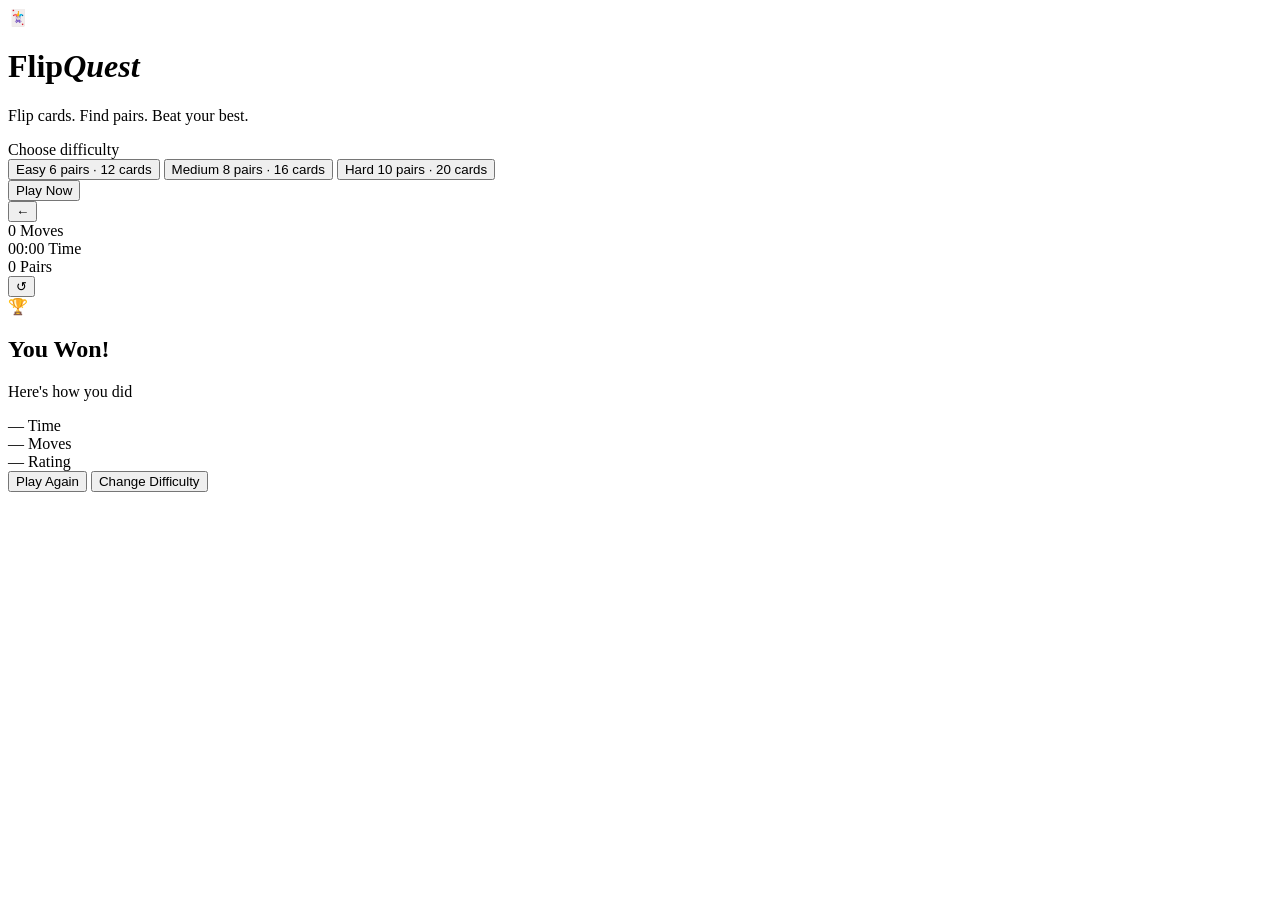
==== index.html @ 1f75da9d "Rename indexx.html to index.html" ====
<!DOCTYPE html>
<html lang="en">
<head>
  <meta charset="UTF-8" />
  <meta name="viewport" content="width=device-width, initial-scale=1.0"/>
  <title>FlipQuest — Memory Game</title>
  <link rel="preconnect" href="https://fonts.googleapis.com">
  <link href="https://fonts.googleapis.com/css2?family=Fraunces:ital,wght@0,400;0,700;0,900;1,400&family=Outfit:wght@300;400;500;600&display=swap" rel="stylesheet">
  <link rel="stylesheet" href="style.css" />
</head>
<body>

  <!-- START SCREEN -->
  <div class="screen" id="start-screen">
    <div class="hero-bg"></div>
    <div class="start-content">
      <div class="brand">
        <span class="brand-icon">🃏</span>
        <h1>Flip<em>Quest</em></h1>
      </div>
      <p class="tagline">Flip cards. Find pairs. Beat your best.</p>
      <div class="difficulty-label">Choose difficulty</div>
      <div class="diff-btns">
        <button class="diff-btn active" data-pairs="6">
          <span class="diff-name">Easy</span>
          <span class="diff-sub">6 pairs · 12 cards</span>
        </button>
        <button class="diff-btn" data-pairs="8">
          <span class="diff-name">Medium</span>
          <span class="diff-sub">8 pairs · 16 cards</span>
        </button>
        <button class="diff-btn" data-pairs="10">
          <span class="diff-name">Hard</span>
          <span class="diff-sub">10 pairs · 20 cards</span>
        </button>
      </div>
      <button class="btn-play" id="play-btn">Play Now</button>
    </div>
  </div>

  <!-- GAME SCREEN -->
  <div class="screen hidden" id="game-screen">
    <div class="game-topbar">
      <button class="icon-btn" id="back-btn" title="Quit">←</button>
      <div class="stats">
        <div class="stat">
          <span class="stat-val" id="moves-val">0</span>
          <span class="stat-lbl">Moves</span>
        </div>
        <div class="stat-divider"></div>
        <div class="stat">
          <span class="stat-val" id="timer-val">00:00</span>
          <span class="stat-lbl">Time</span>
        </div>
        <div class="stat-divider"></div>
        <div class="stat">
          <span class="stat-val" id="pairs-val">0</span>
          <span class="stat-lbl">Pairs</span>
        </div>
      </div>
      <button class="icon-btn" id="restart-btn" title="Restart">↺</button>
    </div>
    <div class="board-wrap">
      <div class="board" id="board"></div>
    </div>
  </div>

  <!-- RESULT SCREEN -->
  <div class="screen hidden" id="result-screen">
    <div class="result-wrap">
      <div class="confetti-area" id="confetti-area"></div>
      <div class="result-card">
        <div class="trophy" id="trophy">🏆</div>
        <h2 id="result-title">You Won!</h2>
        <p id="result-sub">Here's how you did</p>
        <div class="result-stats">
          <div class="rs-item">
            <span class="rs-num" id="r-time">—</span>
            <span class="rs-lbl">Time</span>
          </div>
          <div class="rs-item">
            <span class="rs-num" id="r-moves">—</span>
            <span class="rs-lbl">Moves</span>
          </div>
          <div class="rs-item">
            <span class="rs-num" id="r-rating">—</span>
            <span class="rs-lbl">Rating</span>
          </div>
        </div>
        <div class="result-actions">
          <button class="btn-play" id="play-again-btn">Play Again</button>
          <button class="btn-outline" id="change-diff-btn">Change Difficulty</button>
        </div>
      </div>
    </div>
  </div>

  <script src="scriptt.js"></script>
</body>
</html>
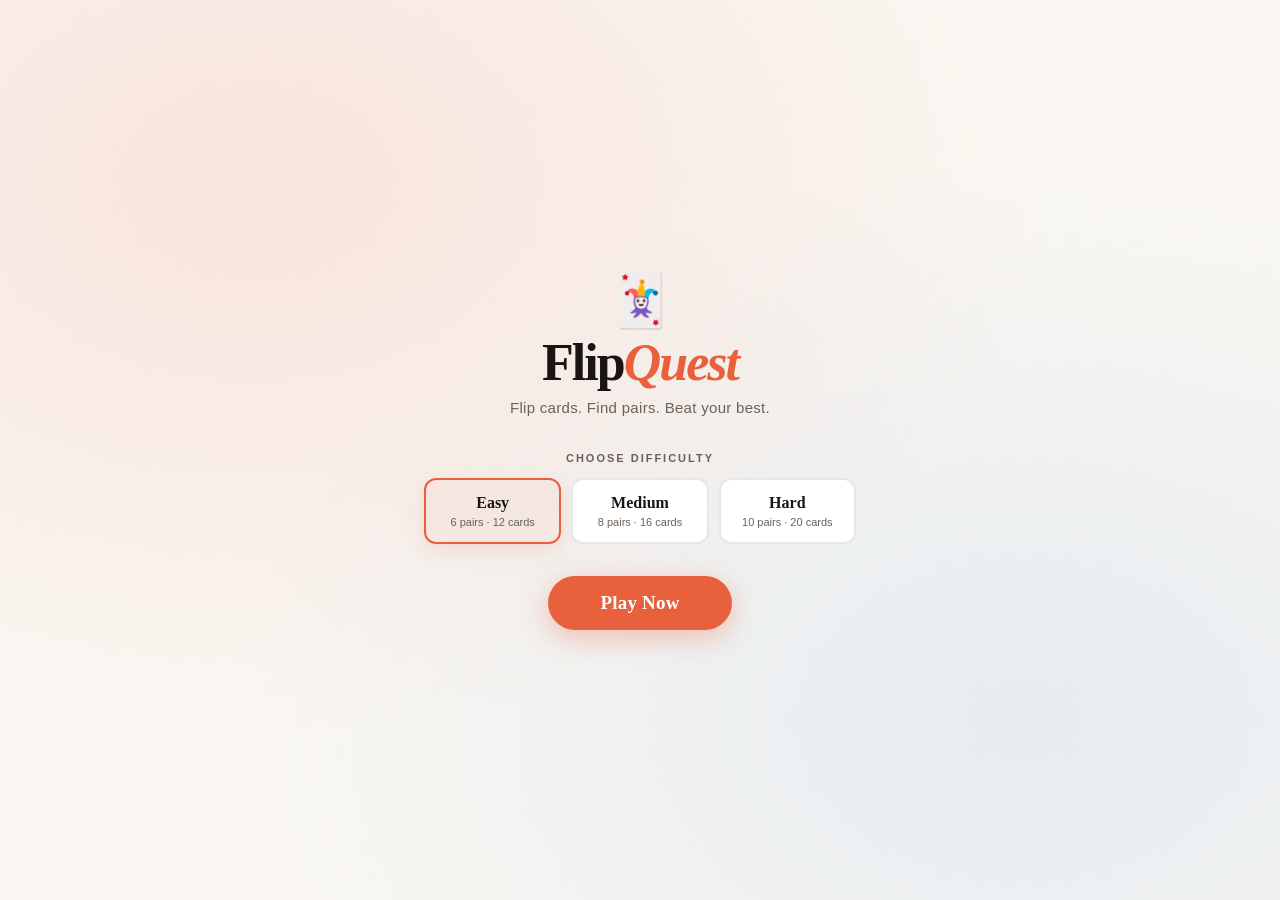
==== commit 9db4d59b: "Update index.html" ====
--- a/index.html
+++ b/index.html
@@ -9,7 +9,6 @@
   <link rel="stylesheet" href="style.css" />
 </head>
 <body>
-
   <!-- START SCREEN -->
   <div class="screen" id="start-screen">
     <div class="hero-bg"></div>
--- a/style.css
+++ b/style.css
@@ -0,0 +1,500 @@
+*, *::before, *::after { box-sizing: border-box; margin: 0; padding: 0; }
+
+:root {
+  --bg: #faf7f2;
+  --bg2: #f0ebe1;
+  --ink: #1a1512;
+  --ink2: #6b6057;
+  --card-back: #2b2018;
+  --card-face: #ffffff;
+  --accent: #e8603c;
+  --accent2: #3c8ce8;
+  --matched: #2ecc71;
+  --border: rgba(26,21,18,0.1);
+  --shadow: 0 4px 24px rgba(26,21,18,0.12);
+  --radius: 14px;
+}
+
+body {
+  font-family: 'Outfit', sans-serif;
+  background: var(--bg);
+  color: var(--ink);
+  min-height: 100vh;
+  display: flex;
+  align-items: center;
+  justify-content: center;
+}
+
+.screen { width: 100%; min-height: 100vh; }
+.hidden { display: none !important; }
+
+/* ── START SCREEN ── */
+#start-screen {
+  display: flex;
+  align-items: center;
+  justify-content: center;
+  position: relative;
+  overflow: hidden;
+}
+
+.hero-bg {
+  position: absolute;
+  inset: 0;
+  background:
+    radial-gradient(ellipse at 20% 20%, rgba(232,96,60,0.12) 0%, transparent 55%),
+    radial-gradient(ellipse at 80% 80%, rgba(60,140,232,0.1) 0%, transparent 55%);
+  pointer-events: none;
+}
+
+/* Decorative pattern */
+.hero-bg::before {
+  content: '';
+  position: absolute;
+  inset: 0;
+  background-image: radial-gradient(circle, rgba(26,21,18,0.06) 1px, transparent 1px);
+  background-size: 32px 32px;
+}
+
+.start-content {
+  position: relative;
+  z-index: 1;
+  text-align: center;
+  padding: 40px 24px;
+  max-width: 480px;
+  width: 100%;
+  animation: fadeUp 0.5s ease;
+}
+
+@keyframes fadeUp {
+  from { opacity: 0; transform: translateY(20px); }
+  to   { opacity: 1; transform: translateY(0); }
+}
+
+.brand { margin-bottom: 10px; }
+
+.brand-icon {
+  display: block;
+  font-size: 52px;
+  margin-bottom: 6px;
+  animation: wobble 3s ease-in-out infinite;
+}
+
+@keyframes wobble {
+  0%,100% { transform: rotate(-4deg); }
+  50%      { transform: rotate(4deg); }
+}
+
+h1 {
+  font-family: 'Fraunces', serif;
+  font-size: 52px;
+  font-weight: 900;
+  color: var(--ink);
+  line-height: 1;
+  letter-spacing: -2px;
+}
+
+h1 em {
+  font-style: italic;
+  color: var(--accent);
+}
+
+.tagline {
+  color: var(--ink2);
+  font-size: 15px;
+  margin-bottom: 36px;
+  font-weight: 300;
+  letter-spacing: 0.3px;
+}
+
+.difficulty-label {
+  font-size: 11px;
+  font-weight: 600;
+  text-transform: uppercase;
+  letter-spacing: 2px;
+  color: var(--ink2);
+  margin-bottom: 14px;
+}
+
+.diff-btns {
+  display: flex;
+  gap: 10px;
+  justify-content: center;
+  margin-bottom: 32px;
+}
+
+.diff-btn {
+  background: var(--card-face);
+  border: 2px solid var(--border);
+  border-radius: 12px;
+  padding: 14px 18px;
+  cursor: pointer;
+  display: flex;
+  flex-direction: column;
+  align-items: center;
+  gap: 4px;
+  transition: border-color 0.15s, transform 0.1s, box-shadow 0.15s;
+  flex: 1;
+}
+
+.diff-btn:hover {
+  border-color: var(--accent);
+  transform: translateY(-2px);
+  box-shadow: 0 6px 20px rgba(232,96,60,0.15);
+}
+
+.diff-btn.active {
+  border-color: var(--accent);
+  background: rgba(232,96,60,0.05);
+  box-shadow: 0 6px 20px rgba(232,96,60,0.15);
+}
+
+.diff-name {
+  font-family: 'Fraunces', serif;
+  font-size: 16px;
+  font-weight: 700;
+  color: var(--ink);
+}
+
+.diff-sub {
+  font-size: 11px;
+  color: var(--ink2);
+  white-space: nowrap;
+}
+
+.btn-play {
+  background: var(--accent);
+  color: #fff;
+  border: none;
+  border-radius: 50px;
+  padding: 16px 52px;
+  font-family: 'Fraunces', serif;
+  font-size: 19px;
+  font-weight: 700;
+  cursor: pointer;
+  transition: transform 0.15s, box-shadow 0.15s;
+  box-shadow: 0 8px 28px rgba(232,96,60,0.35);
+  letter-spacing: 0.2px;
+}
+
+.btn-play:hover { transform: translateY(-2px); box-shadow: 0 12px 32px rgba(232,96,60,0.45); }
+.btn-play:active { transform: scale(0.97); }
+
+/* ── GAME SCREEN ── */
+#game-screen {
+  display: flex;
+  flex-direction: column;
+  align-items: center;
+}
+
+.game-topbar {
+  width: 100%;
+  max-width: 720px;
+  padding: 20px 24px 0;
+  display: flex;
+  align-items: center;
+  justify-content: space-between;
+}
+
+.stats {
+  display: flex;
+  align-items: center;
+  gap: 0;
+  background: var(--card-face);
+  border: 1px solid var(--border);
+  border-radius: 50px;
+  padding: 10px 24px;
+  box-shadow: var(--shadow);
+}
+
+.stat {
+  display: flex;
+  flex-direction: column;
+  align-items: center;
+  padding: 0 16px;
+}
+
+.stat-val {
+  font-family: 'Fraunces', serif;
+  font-size: 20px;
+  font-weight: 700;
+  color: var(--ink);
+  line-height: 1;
+}
+
+.stat-lbl {
+  font-size: 10px;
+  color: var(--ink2);
+  text-transform: uppercase;
+  letter-spacing: 1px;
+  margin-top: 2px;
+}
+
+.stat-divider {
+  width: 1px;
+  height: 32px;
+  background: var(--border);
+}
+
+.icon-btn {
+  background: var(--card-face);
+  border: 1px solid var(--border);
+  border-radius: 50%;
+  width: 42px; height: 42px;
+  font-size: 18px;
+  cursor: pointer;
+  transition: background 0.15s, transform 0.1s;
+  display: flex; align-items: center; justify-content: center;
+  box-shadow: var(--shadow);
+  color: var(--ink);
+}
+
+.icon-btn:hover { background: var(--bg2); transform: scale(1.08); }
+
+.board-wrap {
+  flex: 1;
+  display: flex;
+  align-items: center;
+  justify-content: center;
+  padding: 24px;
+  width: 100%;
+}
+
+.board {
+  display: grid;
+  gap: 12px;
+  width: 100%;
+  max-width: 680px;
+}
+
+/* grid columns set by JS */
+
+/* ── CARD ── */
+.card {
+  aspect-ratio: 2/3;
+  cursor: pointer;
+  perspective: 800px;
+  animation: cardIn 0.4s ease both;
+}
+
+@keyframes cardIn {
+  from { opacity: 0; transform: scale(0.7) rotate(-5deg); }
+  to   { opacity: 1; transform: scale(1) rotate(0deg); }
+}
+
+.card-inner {
+  width: 100%; height: 100%;
+  position: relative;
+  transform-style: preserve-3d;
+  transition: transform 0.45s cubic-bezier(0.4, 0, 0.2, 1);
+  border-radius: var(--radius);
+}
+
+.card.flipped .card-inner { transform: rotateY(180deg); }
+.card.matched .card-inner { transform: rotateY(180deg); }
+
+.card-front, .card-back {
+  position: absolute;
+  inset: 0;
+  border-radius: var(--radius);
+  backface-visibility: hidden;
+  display: flex;
+  align-items: center;
+  justify-content: center;
+}
+
+/* Card Back — the hidden face */
+.card-back {
+  background: var(--card-back);
+  border: 2px solid rgba(255,255,255,0.06);
+  box-shadow: 0 4px 16px rgba(0,0,0,0.2);
+  overflow: hidden;
+}
+
+.card-back::before {
+  content: '';
+  position: absolute;
+  inset: 6px;
+  border-radius: 9px;
+  border: 1px solid rgba(255,255,255,0.08);
+  background-image: repeating-linear-gradient(
+    45deg,
+    rgba(255,255,255,0.03) 0px,
+    rgba(255,255,255,0.03) 2px,
+    transparent 2px,
+    transparent 12px
+  );
+}
+
+.card-back::after {
+  content: '🃏';
+  font-size: 22px;
+  position: relative;
+  z-index: 1;
+  opacity: 0.6;
+}
+
+/* Card Front — the emoji face */
+.card-front {
+  background: var(--card-face);
+  border: 2px solid var(--border);
+  transform: rotateY(180deg);
+  font-size: clamp(24px, 5vw, 40px);
+  box-shadow: 0 4px 16px rgba(0,0,0,0.08);
+  flex-direction: column;
+  gap: 4px;
+}
+
+.card.matched .card-front {
+  background: #f0fdf4;
+  border-color: var(--matched);
+  box-shadow: 0 0 0 3px rgba(46,204,113,0.2), 0 4px 16px rgba(0,0,0,0.08);
+}
+
+.card:hover:not(.flipped):not(.matched) .card-inner {
+  transform: rotateY(15deg) translateY(-4px);
+}
+
+.card:hover:not(.flipped):not(.matched) .card-back {
+  box-shadow: 0 12px 28px rgba(0,0,0,0.25);
+}
+
+/* ── RESULT SCREEN ── */
+#result-screen {
+  display: flex;
+  align-items: center;
+  justify-content: center;
+  position: relative;
+  overflow: hidden;
+  background: var(--bg);
+}
+
+.result-wrap {
+  position: relative;
+  z-index: 1;
+  width: 100%;
+  max-width: 440px;
+  padding: 24px;
+}
+
+.confetti-area {
+  position: fixed;
+  inset: 0;
+  pointer-events: none;
+  z-index: 0;
+}
+
+.confetti-piece {
+  position: absolute;
+  width: 10px; height: 10px;
+  border-radius: 2px;
+  animation: confettiFall linear forwards;
+}
+
+@keyframes confettiFall {
+  0%   { transform: translateY(-20px) rotate(0deg); opacity: 1; }
+  100% { transform: translateY(110vh) rotate(720deg); opacity: 0; }
+}
+
+.result-card {
+  background: var(--card-face);
+  border: 1px solid var(--border);
+  border-radius: 24px;
+  padding: 48px 40px;
+  text-align: center;
+  box-shadow: 0 30px 80px rgba(26,21,18,0.12);
+  animation: fadeUp 0.5s ease;
+  position: relative;
+  z-index: 1;
+}
+
+.trophy {
+  font-size: 64px;
+  margin-bottom: 12px;
+  display: block;
+  animation: bounce 0.6s cubic-bezier(0.36, 0.07, 0.19, 0.97) both;
+}
+
+@keyframes bounce {
+  0%,100% { transform: translateY(0); }
+  40%  { transform: translateY(-20px); }
+  60%  { transform: translateY(-10px); }
+}
+
+.result-card h2 {
+  font-family: 'Fraunces', serif;
+  font-size: 36px;
+  font-weight: 900;
+  margin-bottom: 6px;
+}
+
+#result-sub {
+  color: var(--ink2);
+  font-size: 14px;
+  margin-bottom: 32px;
+}
+
+.result-stats {
+  display: flex;
+  justify-content: center;
+  gap: 0;
+  background: var(--bg);
+  border-radius: 16px;
+  padding: 20px 10px;
+  margin-bottom: 32px;
+}
+
+.rs-item {
+  flex: 1;
+  display: flex;
+  flex-direction: column;
+  align-items: center;
+  gap: 4px;
+  border-right: 1px solid var(--border);
+}
+
+.rs-item:last-child { border-right: none; }
+
+.rs-num {
+  font-family: 'Fraunces', serif;
+  font-size: 26px;
+  font-weight: 700;
+  color: var(--accent);
+}
+
+.rs-lbl {
+  font-size: 11px;
+  color: var(--ink2);
+  text-transform: uppercase;
+  letter-spacing: 1px;
+}
+
+.result-actions {
+  display: flex;
+  flex-direction: column;
+  gap: 12px;
+}
+
+.btn-outline {
+  background: transparent;
+  border: 2px solid var(--border);
+  border-radius: 50px;
+  padding: 13px 32px;
+  font-family: 'Fraunces', serif;
+  font-size: 16px;
+  font-weight: 700;
+  cursor: pointer;
+  color: var(--ink);
+  transition: border-color 0.15s, background 0.15s;
+}
+
+.btn-outline:hover { border-color: var(--ink); background: var(--bg2); }
+
+/* ── RESPONSIVE ── */
+@media (max-width: 500px) {
+  .diff-btns { gap: 6px; }
+  .diff-btn { padding: 12px 10px; }
+  h1 { font-size: 40px; }
+  .stats { padding: 8px 12px; }
+  .stat { padding: 0 10px; }
+  .result-card { padding: 36px 22px; }
+}
